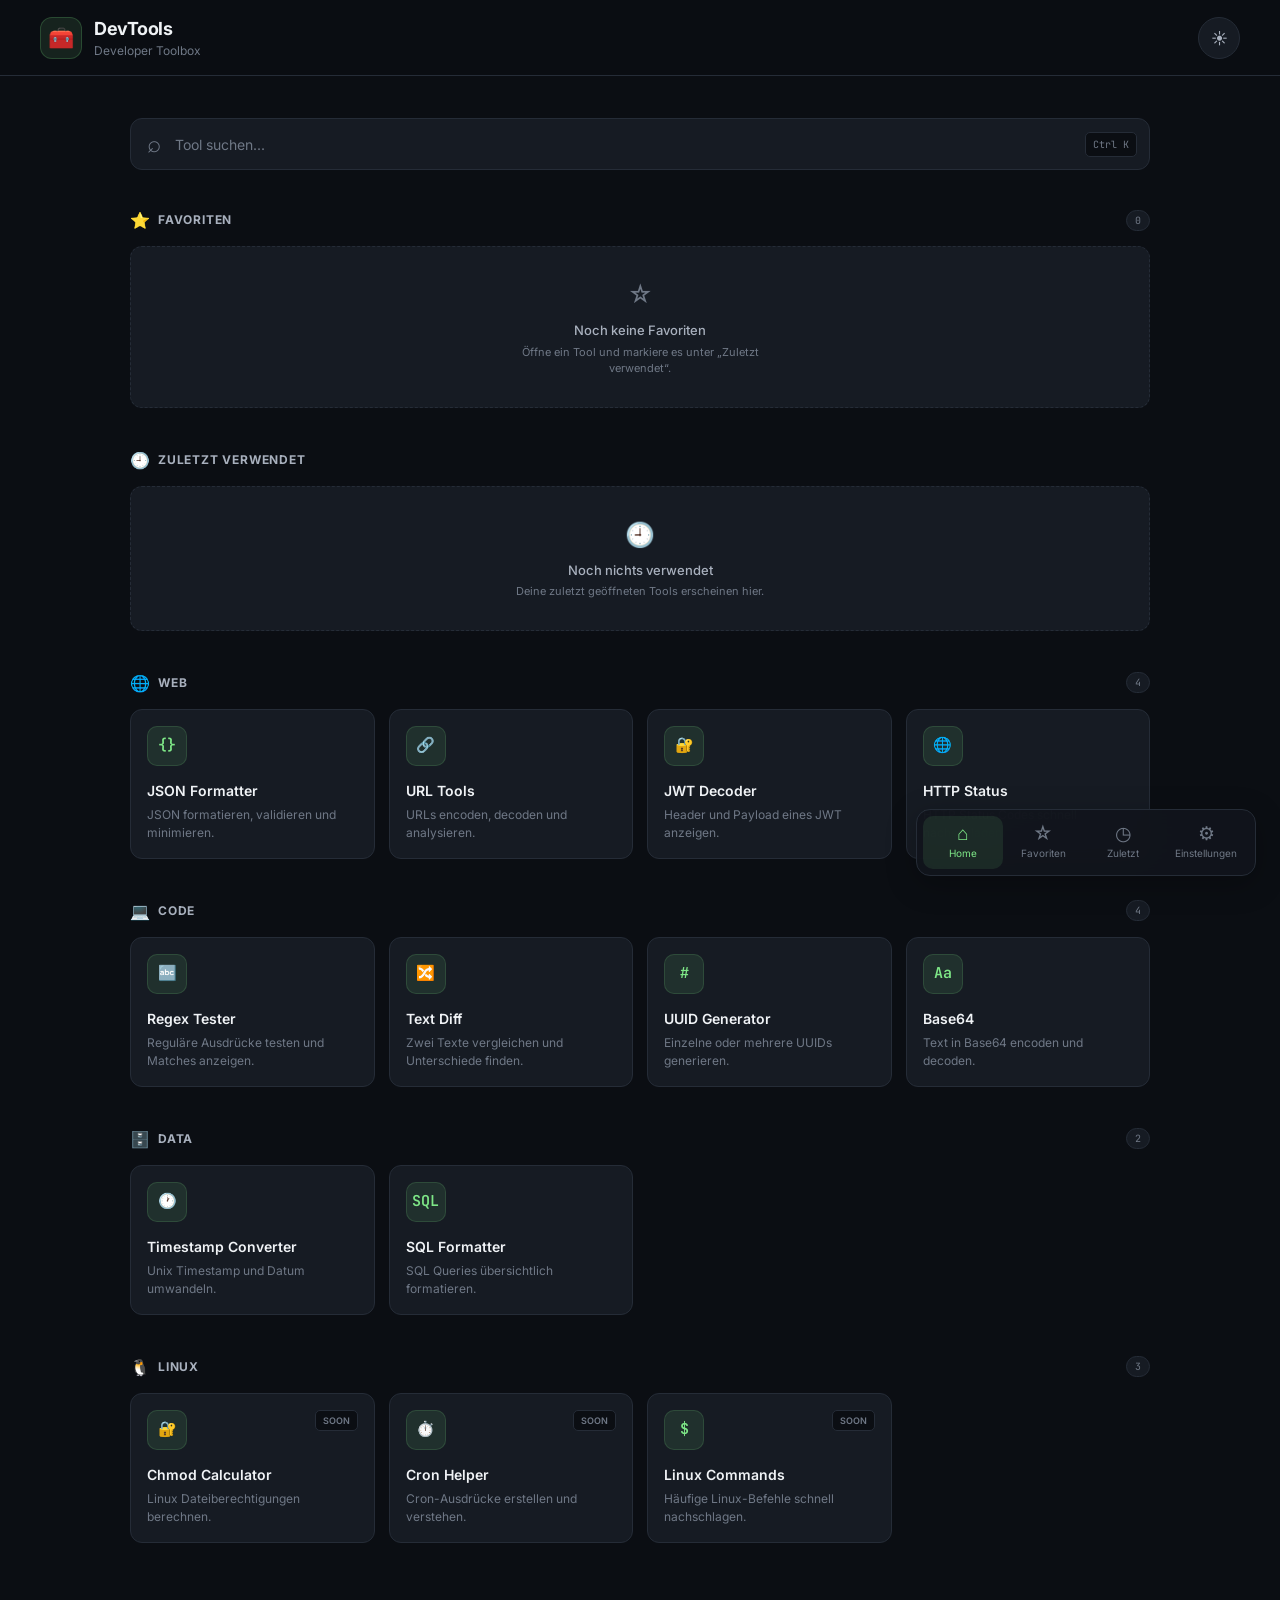
==== index.html @ 7f8a9608 "startseite und erste beiden gadgets" ====
<!DOCTYPE html>
<html lang="de">

<head>

    <meta charset="UTF-8">

    <meta
        name="viewport"
        content="width=device-width, initial-scale=1.0"
    >

    <meta
        name="description"
        content="DevTools – Deine praktische Developer Toolbox."
    >

    <title>DevTools</title>


    <!-- Theme vor dem CSS setzen -->
    <script>
        const savedTheme =
            localStorage.getItem("devtools-theme");

        if (savedTheme === "light") {
            document.documentElement.classList.add("light-theme");
        }
    </script>


    <!-- Fonts -->
    <link rel="preconnect" href="https://fonts.googleapis.com">
    <link
        rel="preconnect"
        href="https://fonts.gstatic.com"
        crossorigin
    >

    <link
        href="https://fonts.googleapis.com/css2?family=Inter:wght@400;500;600;700&family=JetBrains+Mono:wght@400;500&display=swap"
        rel="stylesheet"
    >


    <!-- CSS -->
    <link
        rel="stylesheet"
        href="css/style.css"
    >

</head>


<body>

<div class="app">


    <!-- ======================================
         HEADER
    ======================================= -->

    <header class="header">

        <div class="header-brand">

            <div class="logo">
                🧰
            </div>

            <div>

                <h1>DevTools</h1>

                <p>
                    Developer Toolbox
                </p>

            </div>

        </div>


        <button
            class="icon-button"
            id="theme-toggle"
            type="button"
            aria-label="Theme wechseln"
        >
            ☀️
        </button>

    </header>


    <!-- ======================================
         MAIN
    ======================================= -->

    <main class="main-content">


        <!-- SEARCH -->

        <section class="search-section">

            <div class="search-box">

                <span class="search-icon">
                    ⌕
                </span>

                <input
                    type="search"
                    id="tool-search"
                    placeholder="Tool suchen..."
                    autocomplete="off"
                >

                <kbd>
                    Ctrl K
                </kbd>

            </div>

        </section>


        <!-- ==================================
             FAVORITEN
        =================================== -->

        <section
            class="tool-section"
            id="favorites-section"
        >

            <div class="section-header">

                <div>

                    <span class="section-icon">
                        ⭐
                    </span>

                    <h2>
                        Favoriten
                    </h2>

                </div>

                <span
                    class="tool-count"
                    id="favorites-count"
                >
                    0
                </span>

            </div>


            <div
                class="tools-grid"
                id="favorites-grid"
            >

                <div class="empty-state">

                    <span>☆</span>

                    <p>
                        Noch keine Favoriten
                    </p>

                    <small>
                        Öffne ein Tool und markiere es
                        unter „Zuletzt verwendet“.
                    </small>

                </div>

            </div>

        </section>


        <!-- ==================================
             ZULETZT VERWENDET
        =================================== -->

        <section
            class="tool-section"
            id="recent-section"
        >

            <div class="section-header">

                <div>

                    <span class="section-icon">
                        🕘
                    </span>

                    <h2>
                        Zuletzt verwendet
                    </h2>

                </div>

            </div>


            <div
                class="tools-grid"
                id="recent-grid"
            >

                <div class="empty-state">

                    <span>🕘</span>

                    <p>
                        Noch nichts verwendet
                    </p>

                    <small>
                        Deine zuletzt geöffneten
                        Tools erscheinen hier.
                    </small>

                </div>

            </div>

        </section>


        <!-- ==================================
             WEB
        =================================== -->

        <section class="tool-section">

            <div class="section-header">

                <div>

                    <span class="section-icon">
                        🌐
                    </span>

                    <h2>
                        Web
                    </h2>

                </div>

                <span class="tool-count">
                    4
                </span>

            </div>


            <div class="tools-grid">


                <!-- JSON -->

                <article
                    class="tool-card"
                    data-tool="json"
                    data-name="JSON Formatter"
                    data-category="web data"
                    data-tags="json formatter format validate"
                >

                    <div class="tool-card-top">

                        <div class="tool-icon">
                            {}
                        </div>

                    </div>

                    <h3>
                        JSON Formatter
                    </h3>

                    <p>
                        JSON formatieren,
                        validieren und minimieren.
                    </p>

                </article>


                <!-- URL -->

                <article
                    class="tool-card"
                    data-tool="url"
                    data-name="URL Tools"
                    data-category="web"
                    data-tags="url encode decode parser"
                >

                    <div class="tool-card-top">

                        <div class="tool-icon">
                            🔗
                        </div>

                    </div>

                    <h3>
                        URL Tools
                    </h3>

                    <p>
                        URLs encoden, decoden
                        und analysieren.
                    </p>

                </article>


                <!-- JWT -->

                <article
                    class="tool-card"
                    data-tool="jwt"
                    data-name="JWT Decoder"
                    data-category="web"
                    data-tags="jwt token decoder authentication"
                >

                    <div class="tool-card-top">

                        <div class="tool-icon">
                            🔐
                        </div>

                    </div>

                    <h3>
                        JWT Decoder
                    </h3>

                    <p>
                        Header und Payload eines
                        JWT anzeigen.
                    </p>

                </article>


                <!-- HTTP -->

                <article
                    class="tool-card"
                    data-tool="http"
                    data-name="HTTP Status"
                    data-category="web"
                    data-tags="http status codes web"
                >

                    <div class="tool-card-top">

                        <div class="tool-icon">
                            🌐
                        </div>

                    </div>

                    <h3>
                        HTTP Status
                    </h3>

                    <p>
                        HTTP Status Codes
                        schnell nachschlagen.
                    </p>

                </article>

            </div>

        </section>


        <!-- ==================================
             CODE
        =================================== -->

        <section class="tool-section">

            <div class="section-header">

                <div>

                    <span class="section-icon">
                        💻
                    </span>

                    <h2>
                        Code
                    </h2>

                </div>

                <span class="tool-count">
                    4
                </span>

            </div>


            <div class="tools-grid">


                <!-- REGEX -->

                <article
                    class="tool-card"
                    data-tool="regex"
                    data-name="Regex Tester"
                    data-category="code"
                    data-tags="regex regular expression test"
                >

                    <div class="tool-card-top">

                        <div class="tool-icon">
                            🔤
                        </div>

                    </div>

                    <h3>
                        Regex Tester
                    </h3>

                    <p>
                        Reguläre Ausdrücke testen
                        und Matches anzeigen.
                    </p>

                </article>


                <!-- DIFF -->

                <article
                    class="tool-card"
                    data-tool="diff"
                    data-name="Text Diff"
                    data-category="code text"
                    data-tags="diff compare text code"
                >

                    <div class="tool-card-top">

                        <div class="tool-icon">
                            🔀
                        </div>

                    </div>

                    <h3>
                        Text Diff
                    </h3>

                    <p>
                        Zwei Texte vergleichen
                        und Unterschiede finden.
                    </p>

                </article>


                <!-- UUID -->

                <article
                    class="tool-card"
                    data-tool="uuid"
                    data-name="UUID Generator"
                    data-category="code utility"
                    data-tags="uuid id generator random"
                >

                    <div class="tool-card-top">

                        <div class="tool-icon">
                            #
                        </div>

                    </div>

                    <h3>
                        UUID Generator
                    </h3>

                    <p>
                        Einzelne oder mehrere UUIDs
                        generieren.
                    </p>

                </article>


                <!-- BASE64 -->

                <article
                    class="tool-card"
                    data-tool="base64"
                    data-name="Base64"
                    data-category="code encoding"
                    data-tags="base64 encode decode encoding"
                >

                    <div class="tool-card-top">

                        <div class="tool-icon">
                            Aa
                        </div>

                    </div>

                    <h3>
                        Base64
                    </h3>

                    <p>
                        Text in Base64 encoden
                        und decoden.
                    </p>

                </article>

            </div>

        </section>


        <!-- ==================================
             DATA
        =================================== -->

        <section class="tool-section">

            <div class="section-header">

                <div>

                    <span class="section-icon">
                        🗄️
                    </span>

                    <h2>
                        Data
                    </h2>

                </div>

                <span class="tool-count">
                    2
                </span>

            </div>


            <div class="tools-grid">


                <!-- TIMESTAMP -->

                <article
                    class="tool-card"
                    data-tool="timestamp"
                    data-name="Timestamp Converter"
                    data-category="data time"
                    data-tags="timestamp unix date time"
                >

                    <div class="tool-card-top">

                        <div class="tool-icon">
                            🕐
                        </div>

                    </div>

                    <h3>
                        Timestamp Converter
                    </h3>

                    <p>
                        Unix Timestamp und Datum
                        umwandeln.
                    </p>

                </article>


                <!-- SQL -->

                <article
                    class="tool-card"
                    data-tool="sql"
                    data-name="SQL Formatter"
                    data-category="data sql database"
                    data-tags="sql formatter database query"
                >

                    <div class="tool-card-top">

                        <div class="tool-icon">
                            SQL
                        </div>

                    </div>

                    <h3>
                        SQL Formatter
                    </h3>

                    <p>
                        SQL Queries übersichtlich
                        formatieren.
                    </p>

                </article>

            </div>

        </section>


        <!-- ==================================
             LINUX
        =================================== -->

        <section class="tool-section">

            <div class="section-header">

                <div>

                    <span class="section-icon">
                        🐧
                    </span>

                    <h2>
                        Linux
                    </h2>

                </div>

                <span class="tool-count">
                    3
                </span>

            </div>


            <div class="tools-grid">


                <!-- CHMOD -->

                <article
                    class="tool-card coming-soon"
                    data-tool="chmod"
                    data-name="Chmod Calculator"
                    data-category="linux"
                    data-tags="linux chmod permissions"
                >

                    <div class="tool-card-top">

                        <div class="tool-icon">
                            🔐
                        </div>

                        <span class="coming-soon-label">
                            Soon
                        </span>

                    </div>

                    <h3>
                        Chmod Calculator
                    </h3>

                    <p>
                        Linux Dateiberechtigungen
                        berechnen.
                    </p>

                </article>


                <!-- CRON -->

                <article
                    class="tool-card coming-soon"
                    data-tool="cron"
                    data-name="Cron Helper"
                    data-category="linux"
                    data-tags="linux cron schedule"
                >

                    <div class="tool-card-top">

                        <div class="tool-icon">
                            ⏱️
                        </div>

                        <span class="coming-soon-label">
                            Soon
                        </span>

                    </div>

                    <h3>
                        Cron Helper
                    </h3>

                    <p>
                        Cron-Ausdrücke erstellen
                        und verstehen.
                    </p>

                </article>


                <!-- LINUX COMMANDS -->

                <article
                    class="tool-card coming-soon"
                    data-tool="linux-commands"
                    data-name="Linux Commands"
                    data-category="linux bash"
                    data-tags="linux bash terminal commands"
                >

                    <div class="tool-card-top">

                        <div class="tool-icon">
                            $
                        </div>

                        <span class="coming-soon-label">
                            Soon
                        </span>

                    </div>

                    <h3>
                        Linux Commands
                    </h3>

                    <p>
                        Häufige Linux-Befehle
                        schnell nachschlagen.
                    </p>

                </article>

            </div>

        </section>


        <!-- NO RESULTS -->

        <div
            class="no-results"
            id="no-results"
            hidden
        >

            <span>
                🔎
            </span>

            <h2>
                Kein Tool gefunden
            </h2>

            <p>
                Versuche einen anderen Suchbegriff.
            </p>

        </div>

    </main>


    <!-- ======================================
         BOTTOM NAVIGATION
    ======================================= -->

    <nav class="bottom-nav">

        <button
            class="nav-item active"
            data-page="home"
            type="button"
        >
            <span>⌂</span>
            <small>Home</small>
        </button>


        <button
            class="nav-item"
            data-page="favorites"
            type="button"
        >
            <span>☆</span>
            <small>Favoriten</small>
        </button>


        <button
            class="nav-item"
            data-page="recent"
            type="button"
        >
            <span>◷</span>
            <small>Zuletzt</small>
        </button>


        <button
            class="nav-item"
            data-page="settings"
            type="button"
        >
            <span>⚙</span>
            <small>Einstellungen</small>
        </button>

    </nav>


</div>


<!-- TOAST -->

<div
    class="toast"
    id="toast"
    role="status"
    aria-live="polite"
>

    <span id="toast-icon">
        ✓
    </span>

    <span id="toast-message">
        Gespeichert
    </span>

</div>


<!-- JAVASCRIPT -->

<script src="js/app.js"></script>

</body>

</html>
---- css/style.css ----
/* ============================================
   VARIABLES
============================================ */

:root {

    --bg: #0b0e13;
    --bg-secondary: #11151c;

    --surface: #161b23;
    --surface-hover: #1c222c;
    --surface-active: #202733;

    --border: #252c37;
    --border-hover: #343e4c;

    --text: #f0f3f6;
    --text-secondary: #a8b0bd;
    --text-muted: #6f7886;

    --accent: #7ee787;
    --accent-hover: #9af29f;
    --accent-bg: rgba(126, 231, 135, 0.1);

    --favorite: #f6c453;

    --radius-sm: 8px;
    --radius-md: 12px;
    --radius-lg: 16px;

    --shadow:
        0 8px 30px rgba(0, 0, 0, 0.25);

    --font:
        "Inter",
        -apple-system,
        BlinkMacSystemFont,
        "Segoe UI",
        sans-serif;

    --mono:
        "JetBrains Mono",
        "Fira Code",
        monospace;

    --header-height: 76px;
    --bottom-nav-height: 72px;

    color-scheme: dark;
}


/* ============================================
   LIGHT THEME
============================================ */

html.light-theme {

    --bg: #f5f7fa;
    --bg-secondary: #ffffff;

    --surface: #ffffff;
    --surface-hover: #f0f3f6;
    --surface-active: #e8edf2;

    --border: #dce2e8;
    --border-hover: #c5cdd6;

    --text: #171b21;
    --text-secondary: #59636f;
    --text-muted: #7a8591;

    --accent: #16803c;
    --accent-hover: #11662f;
    --accent-bg: rgba(22, 128, 60, 0.08);

    --shadow:
        0 8px 30px rgba(0, 0, 0, 0.08);

    color-scheme: light;
}


/* ============================================
   RESET
============================================ */

* {
    box-sizing: border-box;
    margin: 0;
    padding: 0;
}


html {
    scroll-behavior: smooth;
}


body {

    min-height: 100vh;

    background: var(--bg);
    color: var(--text);

    font-family: var(--font);

    line-height: 1.5;

    transition:
        background-color 0.2s ease,
        color 0.2s ease;
}


button,
input,
textarea,
select {
    font: inherit;
}


button {
    border: none;
}


button:focus-visible,
input:focus-visible {
    outline: 2px solid var(--accent);
    outline-offset: 2px;
}


/* ============================================
   HEADER
============================================ */

.header {

    position: sticky;
    top: 0;
    z-index: 100;

    height: var(--header-height);

    display: flex;
    align-items: center;
    justify-content: space-between;

    padding: 0 24px;

    background: rgba(11, 14, 19, 0.88);

    border-bottom: 1px solid var(--border);

    backdrop-filter: blur(16px);
    -webkit-backdrop-filter: blur(16px);
}


html.light-theme .header {
    background: rgba(245, 247, 250, 0.88);
}


.header-brand {

    display: flex;
    align-items: center;

    gap: 12px;
}


.logo {

    width: 42px;
    height: 42px;

    display: grid;
    place-items: center;

    background: var(--accent-bg);

    border: 1px solid rgba(126, 231, 135, 0.2);

    border-radius: 12px;

    font-size: 21px;
}


.header h1 {

    font-size: 18px;
    font-weight: 700;

    letter-spacing: -0.3px;
}


.header p {

    color: var(--text-muted);

    font-size: 12px;
}


/* ============================================
   THEME BUTTON
============================================ */

.icon-button {

    width: 42px;
    height: 42px;

    display: grid;
    place-items: center;

    color: var(--text-secondary);

    background: var(--surface);

    border: 1px solid var(--border);

    border-radius: 50%;

    cursor: pointer;

    transition:
        color 0.2s ease,
        background 0.2s ease,
        border-color 0.2s ease,
        transform 0.2s ease;
}


.icon-button:hover {

    color: var(--text);

    background: var(--surface-hover);

    border-color: var(--border-hover);

    transform: rotate(15deg);
}


/* ============================================
   MAIN
============================================ */

.main-content {

    width: min(1100px, 100%);

    margin: 0 auto;

    padding:
        32px 24px
        calc(var(--bottom-nav-height) + 32px);
}


/* ============================================
   SEARCH
============================================ */

.search-section {
    margin-bottom: 38px;
}


.search-box {

    position: relative;

    display: flex;
    align-items: center;

    height: 52px;

    background: var(--surface);

    border: 1px solid var(--border);

    border-radius: var(--radius-md);

    transition:
        border-color 0.2s ease,
        box-shadow 0.2s ease;
}


.search-box:focus-within {

    border-color: var(--accent);

    box-shadow:
        0 0 0 3px var(--accent-bg);
}


.search-icon {

    margin-left: 16px;

    color: var(--text-muted);

    font-size: 24px;
}


.search-box input {

    width: 100%;
    height: 100%;

    padding: 0 14px;

    color: var(--text);

    background: transparent;

    border: none;

    outline: none;

    font-size: 14px;
}


.search-box input::placeholder {
    color: var(--text-muted);
}


.search-box kbd {

    margin-right: 12px;

    padding: 4px 7px;

    color: var(--text-muted);

    background: var(--bg);

    border: 1px solid var(--border);

    border-radius: 5px;

    font-family: var(--mono);
    font-size: 10px;

    white-space: nowrap;
}


/* ============================================
   SECTIONS
============================================ */

.tool-section {
    margin-bottom: 40px;
}


.section-header {

    display: flex;
    align-items: center;
    justify-content: space-between;

    margin-bottom: 14px;
}


.section-header > div {

    display: flex;
    align-items: center;

    gap: 8px;
}


.section-icon {
    font-size: 16px;
}


.section-header h2 {

    color: var(--text-secondary);

    font-size: 12px;
    font-weight: 700;

    letter-spacing: 0.8px;

    text-transform: uppercase;
}


.tool-count {

    min-width: 24px;

    padding: 2px 7px;

    color: var(--text-muted);

    background: var(--surface);

    border: 1px solid var(--border);

    border-radius: 20px;

    font-family: var(--mono);

    font-size: 10px;

    text-align: center;
}


/* ============================================
   GRID
============================================ */

.tools-grid {

    display: grid;

    grid-template-columns:
        repeat(2, minmax(0, 1fr));

    gap: 12px;
}


/* ============================================
   TOOL CARD
============================================ */

.tool-card {

    min-width: 0;

    padding: 16px;

    background: var(--surface);

    border: 1px solid var(--border);

    border-radius: var(--radius-md);

    cursor: pointer;

    transition:
        transform 0.2s ease,
        background 0.2s ease,
        border-color 0.2s ease,
        box-shadow 0.2s ease;
}


.tool-card:hover {

    background: var(--surface-hover);

    border-color: var(--border-hover);

    transform: translateY(-2px);

    box-shadow: var(--shadow);
}


.tool-card:active {
    transform: translateY(0);
}


.tool-card-top {

    display: flex;
    align-items: flex-start;
    justify-content: space-between;

    margin-bottom: 14px;
}


.tool-icon {

    width: 40px;
    height: 40px;

    display: grid;
    place-items: center;

    color: var(--accent);

    background: var(--accent-bg);

    border: 1px solid rgba(126, 231, 135, 0.15);

    border-radius: 10px;

    font-family: var(--mono);

    font-size: 15px;
    font-weight: 600;
}


.tool-card h3 {

    margin-bottom: 5px;

    color: var(--text);

    font-size: 14px;
    font-weight: 600;
}


.tool-card p {

    color: var(--text-muted);

    font-size: 12px;

    line-height: 1.5;
}


/* ============================================
   FAVORITE BUTTON
============================================ */

.favorite-button {

    width: 34px;
    height: 34px;

    display: grid;
    place-items: center;

    color: var(--text-muted);

    background: transparent;

    border-radius: 8px;

    cursor: pointer;

    font-size: 20px;

    transition:
        color 0.2s ease,
        background 0.2s ease,
        transform 0.2s ease;
}


.favorite-button:hover {

    color: var(--favorite);

    background: rgba(246, 196, 83, 0.1);

    transform: scale(1.08);
}


.favorite-button.is-favorite {

    color: var(--favorite);

    text-shadow:
        0 0 8px rgba(246, 196, 83, 0.25);
}


/* ============================================
   COMING SOON
============================================ */

.coming-soon {
    cursor: default;
}


.coming-soon:hover {
    transform: none;
}


.coming-soon-label {

    padding: 3px 7px;

    color: var(--text-muted);

    background: var(--bg);

    border: 1px solid var(--border);

    border-radius: 5px;

    font-size: 9px;
    font-weight: 600;

    text-transform: uppercase;
}


/* ============================================
   EMPTY STATE
============================================ */

.empty-state {

    grid-column: 1 / -1;

    display: flex;
    flex-direction: column;
    align-items: center;

    padding: 30px 20px;

    color: var(--text-muted);

    background: var(--surface);

    border: 1px dashed var(--border);

    border-radius: var(--radius-md);

    text-align: center;
}


.empty-state > span {

    margin-bottom: 8px;

    font-size: 24px;
}


.empty-state p {

    margin-bottom: 3px;

    color: var(--text-secondary);

    font-size: 13px;
    font-weight: 500;
}


.empty-state small {

    max-width: 300px;

    font-size: 11px;
}


/* ============================================
   NO RESULTS
============================================ */

.no-results {

    display: flex;
    flex-direction: column;
    align-items: center;

    padding: 60px 20px;

    color: var(--text-muted);

    text-align: center;
}


.no-results > span {

    margin-bottom: 12px;

    font-size: 32px;
}


.no-results h2 {

    margin-bottom: 5px;

    color: var(--text-secondary);

    font-size: 16px;
}


.no-results p {
    font-size: 12px;
}


/* ============================================
   BOTTOM NAV
============================================ */

.bottom-nav {

    position: fixed;

    left: 0;
    right: 0;
    bottom: 0;

    z-index: 200;

    height: var(--bottom-nav-height);

    display: grid;

    grid-template-columns:
        repeat(4, 1fr);

    padding:
        8px
        max(8px, env(safe-area-inset-right))
        calc(8px + env(safe-area-inset-bottom))
        max(8px, env(safe-area-inset-left));

    background: rgba(17, 21, 28, 0.94);

    border-top: 1px solid var(--border);

    backdrop-filter: blur(18px);
    -webkit-backdrop-filter: blur(18px);
}


html.light-theme .bottom-nav {
    background: rgba(255, 255, 255, 0.94);
}


.nav-item {

    display: flex;
    flex-direction: column;
    align-items: center;
    justify-content: center;

    gap: 3px;

    color: var(--text-muted);

    background: transparent;

    border-radius: 10px;

    cursor: pointer;

    transition:
        color 0.2s ease,
        background 0.2s ease;
}


.nav-item span {

    font-size: 19px;

    line-height: 1;
}


.nav-item small {
    font-size: 10px;
}


.nav-item:hover {

    color: var(--text-secondary);

    background: var(--surface);
}


.nav-item.active {

    color: var(--accent);

    background: var(--accent-bg);
}


/* ============================================
   TOAST
============================================ */

.toast {

    position: fixed;

    left: 50%;

    bottom:
        calc(
            var(--bottom-nav-height) + 16px
        );

    z-index: 500;

    display: flex;
    align-items: center;

    gap: 8px;

    max-width: calc(100% - 32px);

    padding: 10px 14px;

    color: var(--text);

    background: var(--surface);

    border: 1px solid var(--border);

    border-radius: 10px;

    box-shadow: var(--shadow);

    font-size: 12px;

    transform:
        translate(-50%, 20px);

    opacity: 0;

    pointer-events: none;

    transition:
        opacity 0.2s ease,
        transform 0.2s ease;
}


.toast.show {

    opacity: 1;

    transform:
        translate(-50%, 0);
}


#toast-icon {

    color: var(--accent);

    font-weight: 700;
}


/* ============================================
   UTILITIES
============================================ */

[hidden] {
    display: none !important;
}


.tool-card.search-hidden {
    display: none;
}


/* ============================================
   DESKTOP
============================================ */

@media (min-width: 700px) {

    .header {
        padding: 0 40px;
    }


    .main-content {

        padding-top: 42px;

        padding-left: 40px;
        padding-right: 40px;

        padding-bottom: 50px;
    }


    .tools-grid {

        grid-template-columns:
            repeat(3, minmax(0, 1fr));

        gap: 14px;
    }


    .bottom-nav {

        left: auto;
        right: 24px;
        bottom: 24px;

        width: auto;
        height: auto;

        display: flex;

        padding: 6px;

        border: 1px solid var(--border);

        border-radius: 14px;

        box-shadow: var(--shadow);
    }


    .nav-item {

        min-width: 80px;

        padding: 8px 12px;
    }


    .toast {
        bottom: 24px;
    }
}


/* ============================================
   LARGE DESKTOP
============================================ */

@media (min-width: 1100px) {

    .tools-grid {

        grid-template-columns:
            repeat(4, minmax(0, 1fr));
    }
}


/* ============================================
   SMALL MOBILE
============================================ */

@media (max-width: 380px) {

    .header {

        padding-left: 16px;
        padding-right: 16px;
    }


    .main-content {

        padding-left: 16px;
        padding-right: 16px;
    }


    .header p {
        display: none;
    }


    .search-box kbd {
        display: none;
    }


    .tool-card {
        padding: 14px;
    }


    .tool-card p {
        font-size: 11px;
    }
}


/* ============================================
   REDUCED MOTION
============================================ */

@media (prefers-reduced-motion: reduce) {

    *,
    *::before,
    *::after {

        scroll-behavior: auto !important;

        transition-duration: 0.01ms !important;

        animation-duration: 0.01ms !important;
    }
}
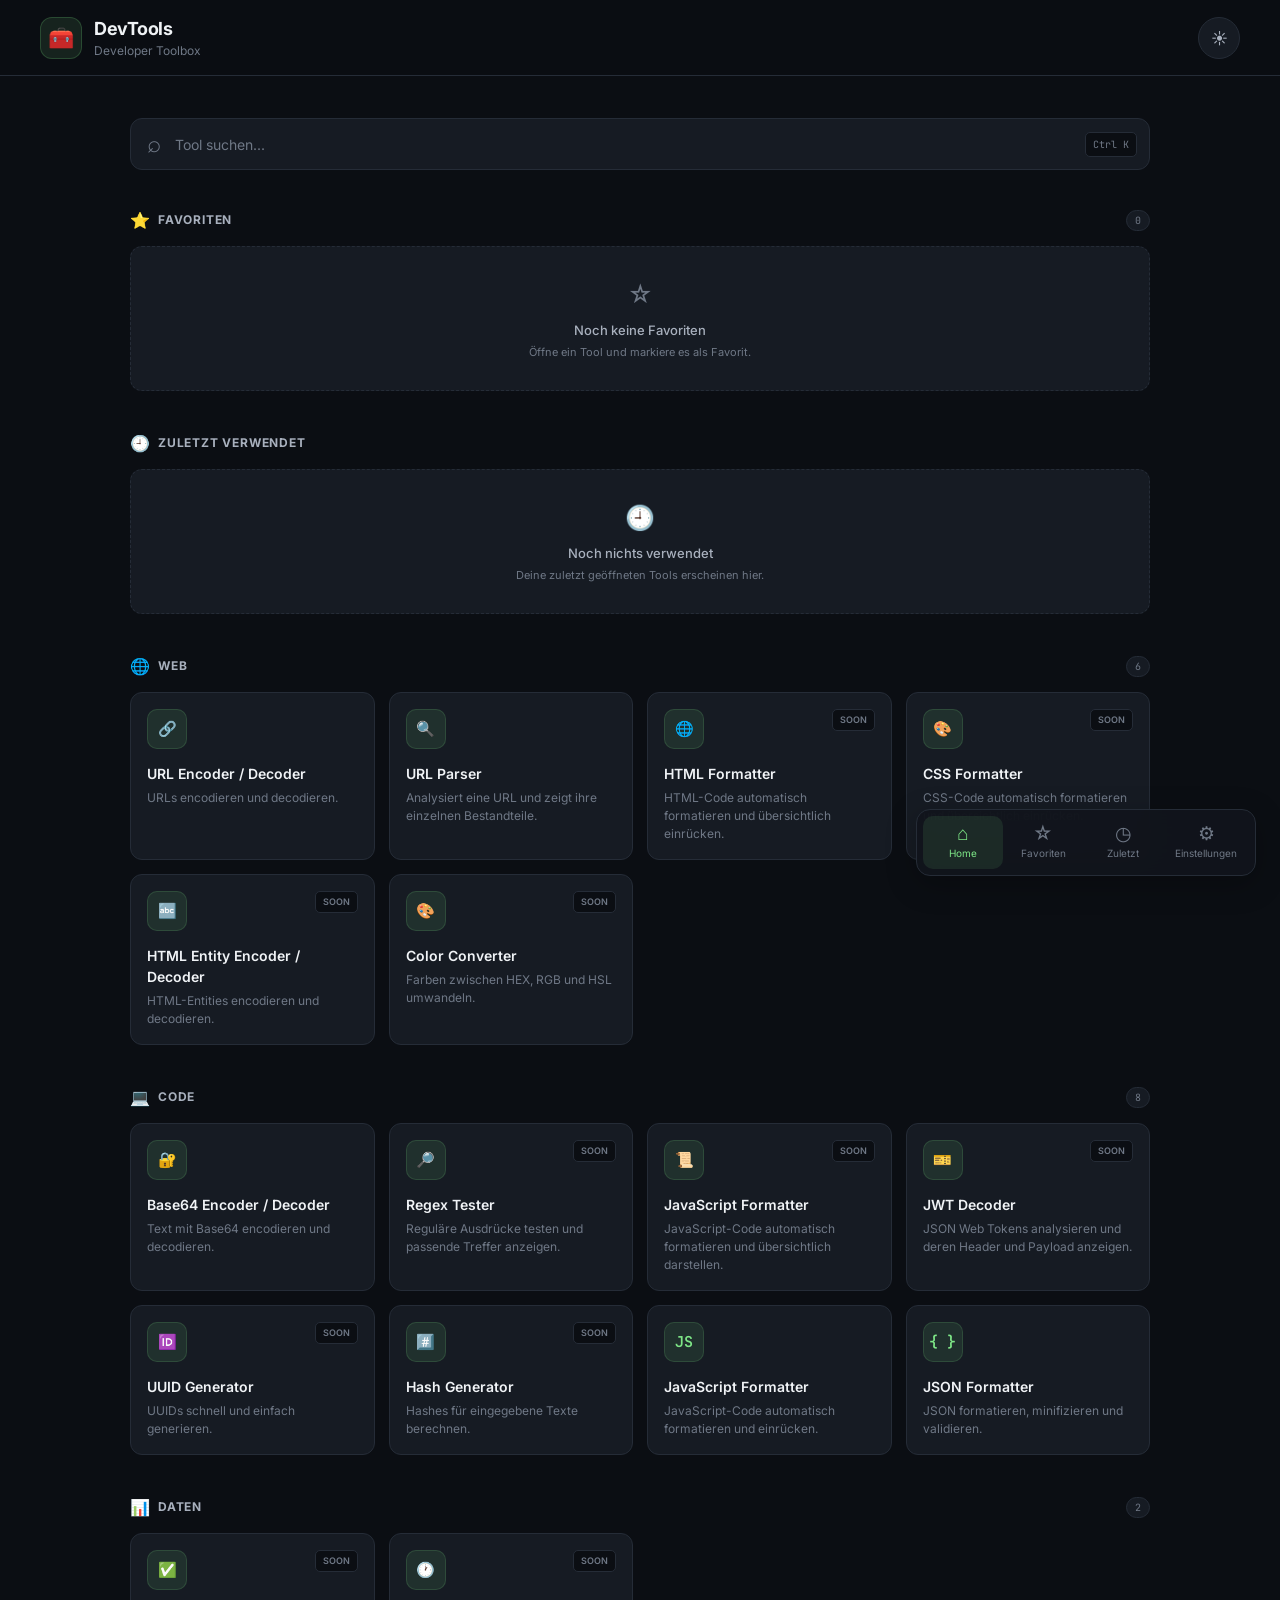
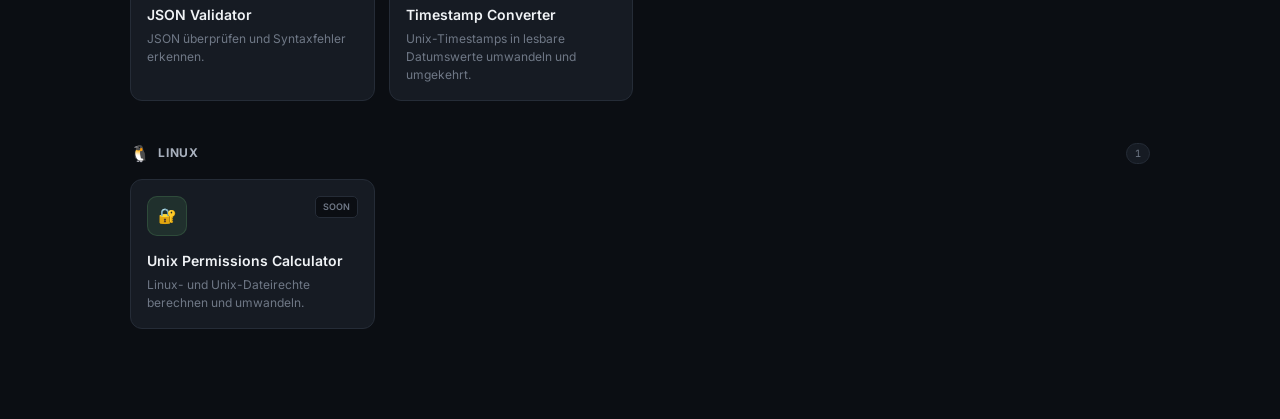
==== commit d384a249: "neue struktur" ====
--- a/index.html
+++ b/index.html
@@ -18,19 +18,33 @@
     <title>DevTools</title>
 
 
-    <!-- Theme vor dem CSS setzen -->
+    <!-- Theme -->
+
     <script>
+
         const savedTheme =
-            localStorage.getItem("devtools-theme");
+            localStorage.getItem(
+                "devtools-theme"
+            );
 
         if (savedTheme === "light") {
-            document.documentElement.classList.add("light-theme");
+
+            document.documentElement.classList.add(
+                "light-theme"
+            );
+
         }
+
     </script>
 
 
     <!-- Fonts -->
-    <link rel="preconnect" href="https://fonts.googleapis.com">
+
+    <link
+        rel="preconnect"
+        href="https://fonts.googleapis.com"
+    >
+
     <link
         rel="preconnect"
         href="https://fonts.gstatic.com"
@@ -44,6 +58,7 @@
 
 
     <!-- CSS -->
+
     <link
         rel="stylesheet"
         href="css/style.css"
@@ -71,7 +86,9 @@
 
             <div>
 
-                <h1>DevTools</h1>
+                <h1>
+                    DevTools
+                </h1>
 
                 <p>
                     Developer Toolbox
@@ -128,7 +145,7 @@
 
 
         <!-- ==================================
-             FAVORITEN
+             FAVORITES
         =================================== -->
 
         <section
@@ -167,7 +184,9 @@
 
                 <div class="empty-state">
 
-                    <span>☆</span>
+                    <span>
+                        ☆
+                    </span>
 
                     <p>
                         Noch keine Favoriten
@@ -186,7 +205,7 @@
 
 
         <!-- ==================================
-             ZULETZT VERWENDET
+             RECENT
         =================================== -->
 
         <section
@@ -218,7 +237,9 @@
 
                 <div class="empty-state">
 
-                    <span>🕘</span>
+                    <span>
+                        🕘
+                    </span>
 
                     <p>
                         Noch nichts verwendet
@@ -237,544 +258,15 @@
 
 
         <!-- ==================================
-             WEB
+             DYNAMIC TOOLS
         =================================== -->
 
-        <section class="tool-section">
-
-            <div class="section-header">
-
-                <div>
-
-                    <span class="section-icon">
-                        🌐
-                    </span>
-
-                    <h2>
-                        Web
-                    </h2>
-
-                </div>
-
-                <span class="tool-count">
-                    4
-                </span>
-
-            </div>
-
-
-            <div class="tools-grid">
-
-
-                <!-- JSON -->
-
-                <article
-                    class="tool-card"
-                    data-tool="json"
-                    data-name="JSON Formatter"
-                    data-category="web data"
-                    data-tags="json formatter format validate"
-                >
-
-                    <div class="tool-card-top">
-
-                        <div class="tool-icon">
-                            {}
-                        </div>
-
-                    </div>
-
-                    <h3>
-                        JSON Formatter
-                    </h3>
-
-                    <p>
-                        JSON formatieren,
-                        validieren und minimieren.
-                    </p>
-
-                </article>
-
-
-                <!-- URL -->
-
-                <article
-                    class="tool-card"
-                    data-tool="url"
-                    data-name="URL Tools"
-                    data-category="web"
-                    data-tags="url encode decode parser"
-                >
-
-                    <div class="tool-card-top">
-
-                        <div class="tool-icon">
-                            🔗
-                        </div>
-
-                    </div>
-
-                    <h3>
-                        URL Tools
-                    </h3>
-
-                    <p>
-                        URLs encoden, decoden
-                        und analysieren.
-                    </p>
-
-                </article>
-
-
-                <!-- JWT -->
-
-                <article
-                    class="tool-card"
-                    data-tool="jwt"
-                    data-name="JWT Decoder"
-                    data-category="web"
-                    data-tags="jwt token decoder authentication"
-                >
-
-                    <div class="tool-card-top">
-
-                        <div class="tool-icon">
-                            🔐
-                        </div>
-
-                    </div>
-
-                    <h3>
-                        JWT Decoder
-                    </h3>
-
-                    <p>
-                        Header und Payload eines
-                        JWT anzeigen.
-                    </p>
-
-                </article>
-
-
-                <!-- HTTP -->
-
-                <article
-                    class="tool-card"
-                    data-tool="http"
-                    data-name="HTTP Status"
-                    data-category="web"
-                    data-tags="http status codes web"
-                >
-
-                    <div class="tool-card-top">
-
-                        <div class="tool-icon">
-                            🌐
-                        </div>
-
-                    </div>
-
-                    <h3>
-                        HTTP Status
-                    </h3>
-
-                    <p>
-                        HTTP Status Codes
-                        schnell nachschlagen.
-                    </p>
-
-                </article>
-
-            </div>
-
-        </section>
+        <div id="tools-container"></div>
 
 
         <!-- ==================================
-             CODE
+             NO RESULTS
         =================================== -->
-
-        <section class="tool-section">
-
-            <div class="section-header">
-
-                <div>
-
-                    <span class="section-icon">
-                        💻
-                    </span>
-
-                    <h2>
-                        Code
-                    </h2>
-
-                </div>
-
-                <span class="tool-count">
-                    4
-                </span>
-
-            </div>
-
-
-            <div class="tools-grid">
-
-
-                <!-- REGEX -->
-
-                <article
-                    class="tool-card"
-                    data-tool="regex"
-                    data-name="Regex Tester"
-                    data-category="code"
-                    data-tags="regex regular expression test"
-                >
-
-                    <div class="tool-card-top">
-
-                        <div class="tool-icon">
-                            🔤
-                        </div>
-
-                    </div>
-
-                    <h3>
-                        Regex Tester
-                    </h3>
-
-                    <p>
-                        Reguläre Ausdrücke testen
-                        und Matches anzeigen.
-                    </p>
-
-                </article>
-
-
-                <!-- DIFF -->
-
-                <article
-                    class="tool-card"
-                    data-tool="diff"
-                    data-name="Text Diff"
-                    data-category="code text"
-                    data-tags="diff compare text code"
-                >
-
-                    <div class="tool-card-top">
-
-                        <div class="tool-icon">
-                            🔀
-                        </div>
-
-                    </div>
-
-                    <h3>
-                        Text Diff
-                    </h3>
-
-                    <p>
-                        Zwei Texte vergleichen
-                        und Unterschiede finden.
-                    </p>
-
-                </article>
-
-
-                <!-- UUID -->
-
-                <article
-                    class="tool-card"
-                    data-tool="uuid"
-                    data-name="UUID Generator"
-                    data-category="code utility"
-                    data-tags="uuid id generator random"
-                >
-
-                    <div class="tool-card-top">
-
-                        <div class="tool-icon">
-                            #
-                        </div>
-
-                    </div>
-
-                    <h3>
-                        UUID Generator
-                    </h3>
-
-                    <p>
-                        Einzelne oder mehrere UUIDs
-                        generieren.
-                    </p>
-
-                </article>
-
-
-                <!-- BASE64 -->
-
-                <article
-                    class="tool-card"
-                    data-tool="base64"
-                    data-name="Base64"
-                    data-category="code encoding"
-                    data-tags="base64 encode decode encoding"
-                >
-
-                    <div class="tool-card-top">
-
-                        <div class="tool-icon">
-                            Aa
-                        </div>
-
-                    </div>
-
-                    <h3>
-                        Base64
-                    </h3>
-
-                    <p>
-                        Text in Base64 encoden
-                        und decoden.
-                    </p>
-
-                </article>
-
-            </div>
-
-        </section>
-
-
-        <!-- ==================================
-             DATA
-        =================================== -->
-
-        <section class="tool-section">
-
-            <div class="section-header">
-
-                <div>
-
-                    <span class="section-icon">
-                        🗄️
-                    </span>
-
-                    <h2>
-                        Data
-                    </h2>
-
-                </div>
-
-                <span class="tool-count">
-                    2
-                </span>
-
-            </div>
-
-
-            <div class="tools-grid">
-
-
-                <!-- TIMESTAMP -->
-
-                <article
-                    class="tool-card"
-                    data-tool="timestamp"
-                    data-name="Timestamp Converter"
-                    data-category="data time"
-                    data-tags="timestamp unix date time"
-                >
-
-                    <div class="tool-card-top">
-
-                        <div class="tool-icon">
-                            🕐
-                        </div>
-
-                    </div>
-
-                    <h3>
-                        Timestamp Converter
-                    </h3>
-
-                    <p>
-                        Unix Timestamp und Datum
-                        umwandeln.
-                    </p>
-
-                </article>
-
-
-                <!-- SQL -->
-
-                <article
-                    class="tool-card"
-                    data-tool="sql"
-                    data-name="SQL Formatter"
-                    data-category="data sql database"
-                    data-tags="sql formatter database query"
-                >
-
-                    <div class="tool-card-top">
-
-                        <div class="tool-icon">
-                            SQL
-                        </div>
-
-                    </div>
-
-                    <h3>
-                        SQL Formatter
-                    </h3>
-
-                    <p>
-                        SQL Queries übersichtlich
-                        formatieren.
-                    </p>
-
-                </article>
-
-            </div>
-
-        </section>
-
-
-        <!-- ==================================
-             LINUX
-        =================================== -->
-
-        <section class="tool-section">
-
-            <div class="section-header">
-
-                <div>
-
-                    <span class="section-icon">
-                        🐧
-                    </span>
-
-                    <h2>
-                        Linux
-                    </h2>
-
-                </div>
-
-                <span class="tool-count">
-                    3
-                </span>
-
-            </div>
-
-
-            <div class="tools-grid">
-
-
-                <!-- CHMOD -->
-
-                <article
-                    class="tool-card coming-soon"
-                    data-tool="chmod"
-                    data-name="Chmod Calculator"
-                    data-category="linux"
-                    data-tags="linux chmod permissions"
-                >
-
-                    <div class="tool-card-top">
-
-                        <div class="tool-icon">
-                            🔐
-                        </div>
-
-                        <span class="coming-soon-label">
-                            Soon
-                        </span>
-
-                    </div>
-
-                    <h3>
-                        Chmod Calculator
-                    </h3>
-
-                    <p>
-                        Linux Dateiberechtigungen
-                        berechnen.
-                    </p>
-
-                </article>
-
-
-                <!-- CRON -->
-
-                <article
-                    class="tool-card coming-soon"
-                    data-tool="cron"
-                    data-name="Cron Helper"
-                    data-category="linux"
-                    data-tags="linux cron schedule"
-                >
-
-                    <div class="tool-card-top">
-
-                        <div class="tool-icon">
-                            ⏱️
-                        </div>
-
-                        <span class="coming-soon-label">
-                            Soon
-                        </span>
-
-                    </div>
-
-                    <h3>
-                        Cron Helper
-                    </h3>
-
-                    <p>
-                        Cron-Ausdrücke erstellen
-                        und verstehen.
-                    </p>
-
-                </article>
-
-
-                <!-- LINUX COMMANDS -->
-
-                <article
-                    class="tool-card coming-soon"
-                    data-tool="linux-commands"
-                    data-name="Linux Commands"
-                    data-category="linux bash"
-                    data-tags="linux bash terminal commands"
-                >
-
-                    <div class="tool-card-top">
-
-                        <div class="tool-icon">
-                            $
-                        </div>
-
-                        <span class="coming-soon-label">
-                            Soon
-                        </span>
-
-                    </div>
-
-                    <h3>
-                        Linux Commands
-                    </h3>
-
-                    <p>
-                        Häufige Linux-Befehle
-                        schnell nachschlagen.
-                    </p>
-
-                </article>
-
-            </div>
-
-        </section>
-
-
-        <!-- NO RESULTS -->
 
         <div
             class="no-results"
@@ -810,8 +302,15 @@
             data-page="home"
             type="button"
         >
-            <span>⌂</span>
-            <small>Home</small>
+
+            <span>
+                ⌂
+            </span>
+
+            <small>
+                Home
+            </small>
+
         </button>
 
 
@@ -820,8 +319,15 @@
             data-page="favorites"
             type="button"
         >
-            <span>☆</span>
-            <small>Favoriten</small>
+
+            <span>
+                ☆
+            </span>
+
+            <small>
+                Favoriten
+            </small>
+
         </button>
 
 
@@ -830,8 +336,15 @@
             data-page="recent"
             type="button"
         >
-            <span>◷</span>
-            <small>Zuletzt</small>
+
+            <span>
+                ◷
+            </span>
+
+            <small>
+                Zuletzt
+            </small>
+
         </button>
 
 
@@ -840,17 +353,25 @@
             data-page="settings"
             type="button"
         >
-            <span>⚙</span>
-            <small>Einstellungen</small>
+
+            <span>
+                ⚙
+            </span>
+
+            <small>
+                Einstellungen
+            </small>
+
         </button>
 
     </nav>
 
-
 </div>
 
 
-<!-- TOAST -->
+<!-- ======================================
+     TOAST
+======================================= -->
 
 <div
     class="toast"
@@ -870,8 +391,11 @@
 </div>
 
 
-<!-- JAVASCRIPT -->
-
+<!-- ======================================
+     JAVASCRIPT
+======================================= -->
+
+<script src="js/tools.js"></script>
 <script src="js/app.js"></script>
 
 </body>
